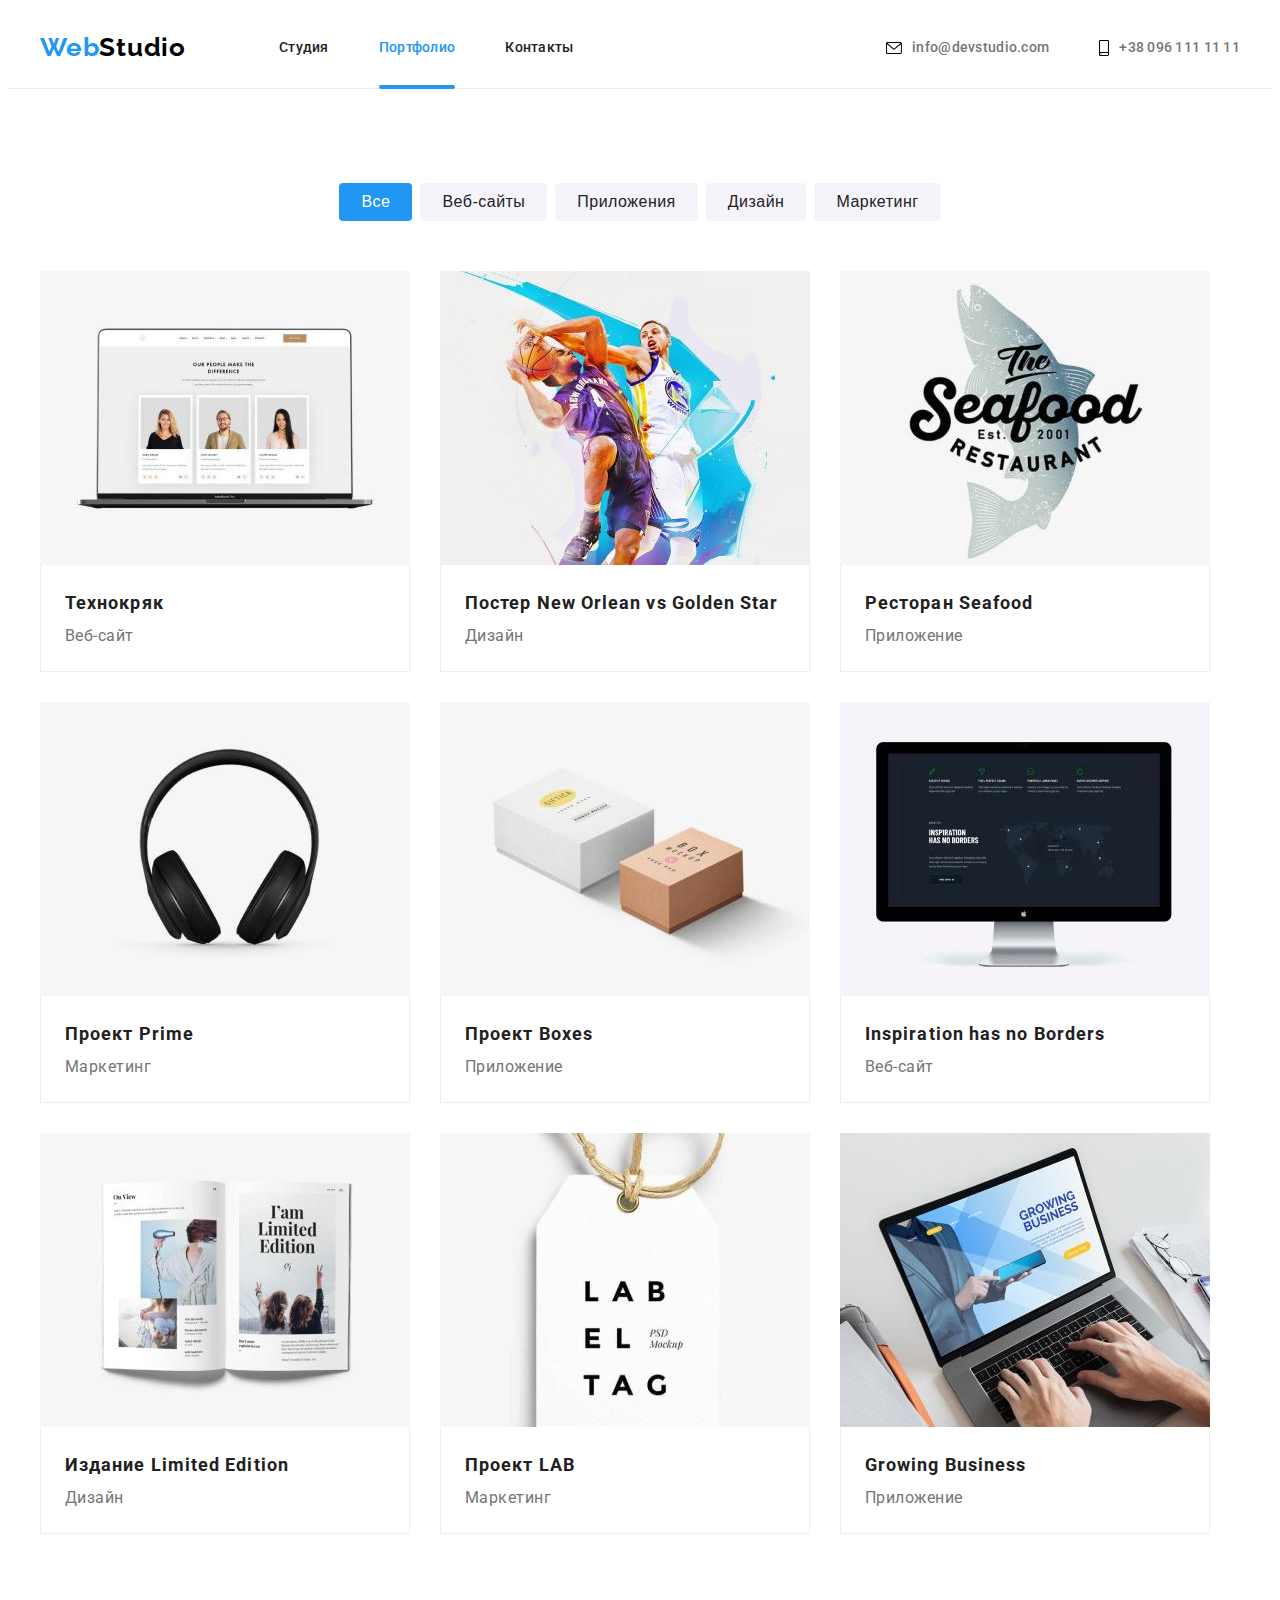
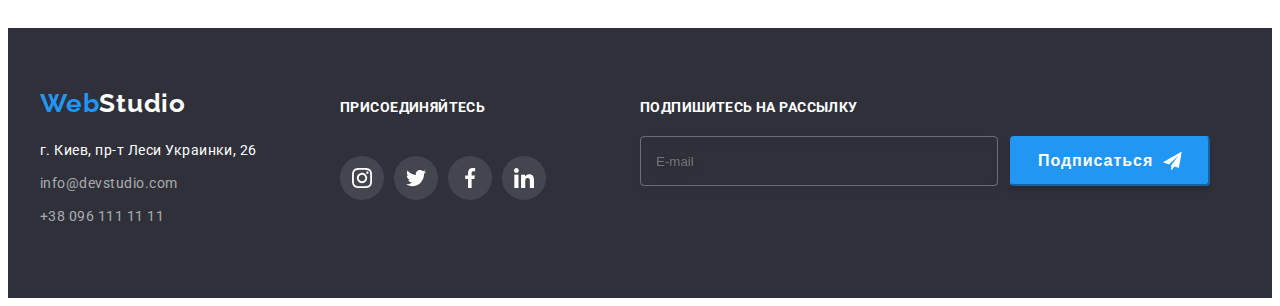
==== portfolio.html @ 632ea9bd "перенес данные с дз 7" ====
<!DOCTYPE html>
<html lang="ru">

    <head>
        <meta charset="UTF-8">
        <meta http-equiv="X-UA-Compatible" content="IE=edge">
        <meta name="viewport" content="width=device-width, initial-scale=1.0">
        <title>Портфолио</title>
        <link rel="preconnect" href="https://fonts.gstatic.com">
        <link href="https://fonts.googleapis.com/css2?family=Raleway:wght@700&family=Roboto:wght@400;500;700;900&display=swap"
            rel="stylesheet">
        <link rel="stylesheet" href="https://cdnjs.cloudflare.com/ajax/libs/modern-normalize/1.0.0/modern-normalize.min.css"
            integrity="sha512-ISS7cAi1PEhQ8jnbJpJZMd29NlhNj4AWYyLOSp2CE/CsHxTCu+r+t0D2yoJudVrd0/8fTVPUVDzY5Tvli75u/g=="
            crossorigin="anonymous" />
        <link rel="stylesheet" href="./css/portfolio.min.css">
    </head>

    <body>
        <header class="header">
        <div class="container">
            <nav class="navigation">
                <a class="logo header__logo link" href="./index.html"><span class="logo__first-part">Web</span><span
                        class="logo__second-part logo__light-theme">Studio</span></a>
                <ul class="menu list">
                    <li class="menu__item">
                        <a class="menu__link header__link header__link_animation link " href="./index.html">Студия</a>
                    </li>
                    <li class="menu__item">
                        <a class="menu__link header__link header__link_animation link current" href="./portfolio.html">Портфолио</a>
                    </li>
                    <li class="menu__item">
                        <a class="menu__link header__link header__link_animation link" href="">Контакты</a>
                    </li>
                </ul>
            </nav>
    
            <ul class="contact header__contact  list ">
                <li class="contact__list">
                    <a class="contact__link contact__link_animation link" href="mailto:info@devstudio.com">
                        <svg class="contact-svg-logo" width="16" height="12">
                            <use href="./images/sprite.svg#icon-envelope"></use>
                        </svg>
                        info@devstudio.com
                    </a>
                </li>
                <li class="contact__list">
                    <a class="contact__link contact__link_animation link" href="tel:+380961111111">
                        <svg class="contact-svg-logo" width="10" height="16">
                            <use href="./images/sprite.svg#icon-smartphone">
                            </use>
                        </svg>
                        +38 096 111 11 11
                    </a>
                </li>
            </ul>
        </div>
    
        </header>
        <main class="main-portfolio">
            <!-- HERO -->
            <section class="portfolio-section">
                <div class="container">
                    <h1 class="hero visually-hidden">Портфолио</h1>    
                    <ul class="filter list"> 
                        <li class="filter__item">
                            <button class="filter__button filter-list-button-vse" type="button">Все</button>
                        </li>
                        <li class="filter__item">
                            <button class="filter__button" type="button">Веб-сайты</button>
                        </li>
                        <li class="filter__item">
                            <button class="filter__button" type="button">Приложения</button>
                        </li>
                        <li class="filter__item">
                            <button class="filter__button" type="button">Дизайн</button>
                        </li>
                        <li class="filter__item">
                            <button class="filter__button" type="button">Маркетинг</button>
                        </li>
                    </ul> 
                        <!-- PROJECT  -->
                    <ul class="project-list list  ">
                        <li class="project-list__item link">
                            <a href="" class="project-list__link link">
                                <div class="project-link-wrapper">
                                    <img src="./images/portfolio/navigation/logo-1.jpg" alt="Страница с тремя контактами в ноутбуке" width="370" height="294">

                                    <p class="project-link-wrapper__overlay">Технокряк это современная площадка распространения коронавируса. Компании используют эту платформу для цифрового
                                    шпионажа и атак на защищённые сервера конкурентов.</p>

                                </div>
                                <div class="project-item-wrapper">
                                    <h2 class="project-item-wrapper__title">Технокряк</h2>
                                    <p class="project-item-wrapper__text">Веб-сайт</p>
                                </div>
                    
                            </a>
                    
                        </li>
                        <li class="project-list__item link">
                            <a href="" class="project-list__link link">
                                <div class="project-link-wrapper">
                                    <img src="./images/portfolio/navigation/logo-2.jpg" alt="Два баскетболиста" width="370" height="294">
                                    
                                    <p class="project-link-wrapper__overlay">Технокряк это современная площадка распространения коронавируса. Компании используют эту платформу для цифрового шпионажа и атак на защищённые сервера конкурентов.</p>

                                </div>
                                <div class="project-item-wrapper">
                                    <h2 class="project-item-wrapper__title">Постер New Orlean vs Golden Star</h2>
                                    <p class="project-item-wrapper__text">Дизайн</p>
                                </div>
                    
                            </a>
                    
                    
                        </li>
                        <li class="project-list__item link">
                            <a href="" class="project-list__link link">
                                <div class="project-link-wrapper">
                                    <img src="./images/portfolio/navigation/logo-3.jpg" alt="Логотип ресторана" width="370" height="294">

                                    <p class="project-link-wrapper__overlay">Технокряк это современная площадка распространения коронавируса. Компании используют эту платформу
                                        для цифрового шпионажа и атак на защищённые сервера конкурентов.</p>

                                </div>
                                <div class="project-item-wrapper">
                                    <h2 class="project-item-wrapper__title">Ресторан Seafood</h2>
                                    <p class="project-item-wrapper__text">Приложение</p>
                                </div>
                    
                            </a>
                    
                    
                        </li>
                        <li class="project-list__item link">
                            <a href="" class="project-list__link link">
                                <div class="project-link-wrapper">
                                    <img src="./images/portfolio/navigation/logo-4.jpg" alt="Черные наушники" width="370" height="294">

                                    <p class="project-link-wrapper__overlay">Технокряк это современная площадка распространения коронавируса. Компании используют эту платформу для цифрового шпионажа и атак на защищённые сервера конкурентов.</p>

                                </div>
                                <div class="project-item-wrapper">
                                    <h2 class="project-item-wrapper__title">Проект Prime</h2>
                                    <p class="project-item-wrapper__text">Маркетинг</p>
                                </div>
                    
                            </a>
                    
                    
                        </li>
                        <li class="project-list__item link">
                            <a href="" class="project-list__link link">
                                <div class="project-link-wrapper">
                                    <img src="./images/portfolio/navigation/logo-5.jpg" alt="Две коробки белая и коричневая" width="370" height="294">

                                    <p class="project-link-wrapper__overlay">Технокряк это современная площадка распространения коронавируса. Компании используют эту платформу для цифрового шпионажа и атак на защищённые сервера конкурентов.</p>

                                </div>
                                <div class="project-item-wrapper">
                                    <h2 class="project-item-wrapper__title">Проект Boxes</h2>
                                    <p class="project-item-wrapper__text">Приложение</p>
                                </div>
                    
                            </a>
                    
                        </li>
                        <li class="project-list__item link">
                            <a href="" class="project-list__link link">
                                <div class="project-link-wrapper">
                                    <img src="./images/portfolio/navigation/logo-6.jpg" alt="Монитор с надписью у вдохновения нет границ" width="370" height="294">

                                    <p class="project-link-wrapper__overlay">Технокряк это современная площадка распространения коронавируса. Компании используют эту платформу для цифрового шпионажа и атак на защищённые сервера конкурентов.</p>

                                </div>
                                <div class="project-item-wrapper">
                                    <h2 class="project-item-wrapper__title" lang="en">Inspiration has no Borders</h2>
                                    <p class="project-item-wrapper__text">Веб-сайт</p>
                                </div>
                    
                            </a>
                    
                    
                        </li>
                        <li class="project-list__item link">
                            <a href="" class="project-list__link link">
                                <div class="project-link-wrapper">
                                    <img src="./images/portfolio/navigation/logo-7.jpg" alt="Открытый журнал" width="370" height="294">

                                    <p class="project-link-wrapper__overlay">Технокряк это современная площадка распространения коронавируса. Компании используют эту платформу для цифрового шпионажа и атак на защищённые сервера конкурентов.</p>

                                </div>
                                <div class="project-item-wrapper">
                                    <h2 class="project-item-wrapper__title">Издание Limited Edition</h2>
                                    <p class="project-item-wrapper__text">Дизайн</p>
                                </div>
                    
                            </a>
                    
                        </li>
                        <li class="project-list__item link">
                            <a href="" class="project-list__link link">
                                <div class="project-link-wrapper">
                                    <img src="./images/portfolio/navigation/logo-8.jpg" alt="Бирка" width="370" height="294">

                                    <p class="project-link-wrapper__overlay">Технокряк это современная площадка распространения коронавируса. Компании используют эту платформу для цифрового шпионажа и атак на защищённые сервера конкурентов.</p>

                                </div>
                                <div class="project-item-wrapper">
                                    <h2 class="project-item-wrapper__title">Проект LAB</h2>
                                    <p class="project-item-wrapper__text">Маркетинг</p>
                                </div>
                    
                            </a>
                    
                    
                        </li>
                        <li class="project-list__item link">
                            <a href="" class="project-list__link link">
                                <div class="project-link-wrapper">
                                    <img src="./images/portfolio/navigation/logo-9.jpg" alt="Ноутбук" width="370" height="294">

                                    <p class="project-link-wrapper__overlay">Технокряк это современная площадка распространения коронавируса. Компании используют эту платформу для цифрового шпионажа и атак на защищённые сервера конкурентов.</p>

                                </div>
                                <div class="project-item-wrapper">
                                    <h2 class="project-item-wrapper__title" lang="en">Growing Business</h2>
                                    <p class="project-item-wrapper__text">Приложение</p>
                                </div>
                    
                            </a>
                    
                    
                        </li>
                    </ul>
                    
                </div>
            </section>        
        </main>
        <!-- contact information --><footer class="footer">
            <div class="container">
                <div class="footer__contact">
                    <a class="logo footer__logo link link-db" href="./index.html"><span class="logo__first-part">Web</span><span
                            class="logo__second-part logo__dark-theme">Studio</span></a>
                    <address class="address">
                        <ul class="address__contact-list list ">
                            <li class="address__contact-list-item">
                                <a class="address__contact-link footer__contact-link link link-db" href="https://goo.gl/maps/KrXVA7ucvxgBEwCo6"
                                    target="_blank" rel="noopener noreferrer">
                                    г. Киев, пр-т Леси Украинки, 26
                                </a>
                            </li>
                            <li class="address__contact-list-item">
                                <a class="address__contact-list-link link link-db"
                                    href="mailto:info@devstudio.com">info@devstudio.com</a>
                            </li>
                            <li class="address__contact-list-item">
                                <a class="address__contact-list-link link link-db" href="tel:+380961111111">+38 096 111 11 11</a>
                            </li>
                        </ul>
                    </address>
        
                </div>
                <div class="footer__social-link">
                    <h2 class="footer__title">присоединяйтесь</h2>
                    <ul class="footer__contact-link list ">
                        <li class="footer__contact-item link">
                            <a href="" class="footer__social-link-item">
                                <svg class="footer__social-link-svg" width="20" height="20">
                                    <use href="./images/sprite.svg#icon-instagram"></use>
                                </svg>
                            </a>
                        </li>
                        <li class="footer__contact-item link">
                            <a href="" class="footer__social-link-item">
                                <svg class="footer__social-link-svg" width="20" height="20">
                                    <use href="./images/sprite.svg#icon-twitter"></use>
                                </svg>
                            </a>
                        </li>
                        <li class="footer__contact-item link">
                            <a href="" class="footer__social-link-item">
                                <svg class="footer__social-link-svg" width="20" height="20">
                                    <use href="./images/sprite.svg#icon-facebook"></use>
                                </svg>
                            </a>
                        </li>
                        <li class="footer__contact-item link">
                            <a href="" class="footer__social-link-item">
                                <svg class="footer__social-link-svg" width="20" height="20">
                                    <use href="./images/sprite.svg#icon-linkedin"></use>
                                </svg>
                            </a>
                        </li>
                    </ul>
        
                </div>
                <div class="input footer__input">
                    <b class="input__text">Подпишитесь на рассылку</b>
                    <form action="#" class="input__email footer__email">
                        <label class="footer-input-field">
                            <input type="email" name="user-email" class="input__form" required placeholder="E-mail">
                        </label>
                        <button type="submit" class="input__form-btn footer__form-btn">
                            Подписаться
                            <svg class="input__btn-svg footer__btn-svg" width="20" height="20">
                                <use href="./images/sprite.svg#icon-icon-send"></use>
                            </svg>
                        </button>
                    </form>
                </div>
            </div>
        </footer>
    </body>
    
</html>
---- css/portfolio.min.css ----
:root{--main-font: "Roboto", sans-serif;--secondary-font: "Raleway", sans-serif;--accent-color: rgb(33, 150, 243);--main-color: rgb(33, 33, 33);--main-color-black: rgb(0, 0, 0);--main-color-white: rgb(255, 255, 255);--bg-color-white: rgb(255, 255, 255);--icon-background-color: rgb(255, 255, 255);--icon-color-passive: rgb(175, 177, 184);--section-pt: 94px;--section-pb: 94px;--animation: 250ms cubic-bezier(0.4, 0, 0.2, 1)}.visually-hidden{position:absolute !important;clip:rect(1px 1px 1px 1px);clip:rect(1px, 1px, 1px, 1px);padding:0 !important;border:0 !important;height:1px !important;width:1px !important;overflow:hidden}body{font-family:var(--main-font);letter-spacing:0.03em}h1,h2,h3,h4,h5,h6,p{margin:0}img{display:block}.link{display:block;text-decoration:none;color:inherit;transition:color var(--animation)}.list{list-style:none;margin:0;padding:0}.address{font-style:normal}.container{width:1200px;margin:0 auto;padding-left:15px;padding-right:15px}.footer .container{display:flex;align-items:baseline}header .container{display:flex;align-items:center}.current::after{display:inline-block;position:absolute;bottom:-1px;left:0;content:"";width:100%;height:4px;border-radius:2px;background-color:var(--accent-color)}.menu .current{position:relative;color:var(--accent-color)}.logo{font-family:var(--secondary-font);font-weight:700;font-size:26px;line-height:1.19;letter-spacing:0.03em}.header__logo{margin-right:93px;padding-top:24px;padding-bottom:25px}.logo__first-part{color:var(--accent-color)}.logo__second-part{color:var(--main-color-black)}.logo__light-theme{color:var(--main-color-black)}.logo__dark-theme{color:var(--main-color-white)}.filter__button{padding:6px 22px;border:0;border-radius:4px;font-weight:500;font-size:16px;line-height:1.62;letter-spacing:0.03em;cursor:pointer;background-color:#f5f4fa;color:#212121;transition:background-color var(--animation),color var(--animation),box-shadow var(--animation)}.filter__button:focus,.filter__button:hover{background-color:var(--accent-color);color:var(--main-color-white);box-shadow:0px 3px 1px rgba(0,0,0,0.1),0px 1px 2px rgba(0,0,0,0.08),0px 2px 2px rgba(0,0,0,0.12)}.filter-list-button-vse{background-color:var(--accent-color);color:var(--main-color-white)}.portfolio-section{display:flex;flex-direction:column;padding-top:var(--section-pt);padding-bottom:var(--section-pb)}.filter{display:flex;justify-content:center;margin-bottom:50px}.filter__item{display:flex}.filter__item:not(:last-child){margin-right:8px}.project-list{display:flex;flex-wrap:wrap;margin-top:-30px;margin-left:-30px}.project-list__item{display:flex;flex-direction:column;flex-basis:calc(100% / 4 - 30px);margin-top:30px;margin-left:30px}.project-list__link{transition:box-shadow var(--animation)}.project-list__link:hover,.project-list__link:focus{box-sizing:border-box;box-shadow:0px 1px 1px rgba(0,0,0,0.12),0px 4px 4px rgba(0,0,0,0.06),1px 4px 6px rgba(0,0,0,0.16)}.project-item-wrapper{padding:20px 24px;background-color:var(--bg-color-white);border:1px solid #eee;border-top:none}.project-item-wrapper__title{font-weight:700;font-size:18px;line-height:2;letter-spacing:0.06em;color:var(--main-color)}.project-item-wrapper__text{font-weight:400;font-size:16px;line-height:1.88;color:#757575}.project-link-wrapper{position:relative;overflow:hidden}.project-link-wrapper__overlay{font-family:var(--main-font);font-weight:400;font-size:18px;line-height:1.55;letter-spacing:0.03em;color:var(--main-color-white);position:absolute;top:0;left:0;height:100%;background:rgba(33,150,243,0.9);padding:63px 24px 63px 24px;transform:translateY(100%);opacity:0;transition:transform var(--animation),opacity var(--animation)}.project-list__link:hover .project-link-wrapper__overlay,.project-list__link:focus .project-link-wrapper__overlay{transform:translateY(0%);opacity:1}header{background-color:var(--bg-color-white);border:1px solid #ececec;border-top:0;border-left:0;border-right:0}.navigation{display:flex;align-items:center}.menu{display:flex;align-items:center}.menu__link{font-weight:500;font-size:14px;line-height:1.14;letter-spacing:0.02em}.menu__link:hover,.menu__link:focus{color:var(--accent-color)}.header__link{padding-top:32px;padding-bottom:32px;color:var(--main-color)}.header__link_animation{transition:color var(--animation)}.contact{display:flex;align-items:center}.header__contact{margin-left:auto}.contact__list{display:flex;align-items:center}.contact__list:not(:last-child){margin-right:50px}.contact-svg-logo{margin-right:10px;transition:fill var(--animation)}.menu__item:not(:last-child){margin-right:50px}.contact__link{display:flex;align-items:center;flex-direction:row;justify-content:center;align-items:center;font-weight:500;font-size:14px;line-height:1.14;letter-spacing:0.02em;color:#757575;padding-top:32px;padding-bottom:32px}.contact__link:hover,.contact__link:focus{color:var(--accent-color)}.contact__link:focus svg,.contact__link:hover svg{fill:var(--accent-color)}.contact__link_animation{transition:color var(--animation)}.footer{background-color:#2f303a;padding-top:60px;padding-bottom:60px}.address__contact-link{font-family:var(--main-font);font-weight:400;font-size:14px;line-height:1.71}.address__contact-link:hover,.address__contact-link:focus{color:var(--accent-color)}.footer__contact-link{color:var(--main-color-white);margin-bottom:9px}.address__contact-list-link{font-weight:400;font-size:14px;line-height:1.71;margin-bottom:9px;color:rgba(255,255,255,0.6)}.address__contact-list-link:hover,.address__contact-list-link:focus{color:var(--accent-color)}.footer__logo{margin-bottom:20px}.footer__social-link{width:270px;margin-right:30px}.footer__title{font-weight:bold;font-size:14px;line-height:1.14;letter-spacing:0.03em;text-transform:uppercase;color:var(--main-color-white);margin-bottom:20px}.footer__social-link-item{display:flex;justify-content:center;align-items:center;width:44px;height:44px;border-radius:50%;background:rgba(255,255,255,0.1);transition:background-color var(--animation)}.footer__social-link-item:hover,.footer__social-link-item:focus{background-color:var(--accent-color)}.footer__contact-item{margin-top:20px}.footer__contact-item:not(:last-child){margin-right:10px}.footer__contact{width:270px;margin-right:30px}.footer__contact-link{display:flex}.footer__social-link-svg{fill:var(--icon-background-color)}.footer__input{width:570px}.input__text{font-weight:bold;text-transform:uppercase;font-size:14px;line-height:16px;letter-spacing:0.03em;color:var(--main-color-white)}.footer__btn-svg{margin-left:10px}.input__email{display:flex}.footer__email{margin-top:20px}.input__form{background:transparent;display:flex;width:358px;height:50px;padding:15px;border:1px solid rgba(255,255,255,0.3);box-sizing:border-box;filter:drop-shadow(0px 4px 4px rgba(0,0,0,0.15));border-radius:4px;color:var(--main-color-white);cursor:pointer}.input__form:focus{outline:none;border-color:var(--accent-color)}.input__form-btn{display:flex;justify-content:center;align-items:center;min-width:200px;font-weight:bold;font-size:16px;line-height:1.875;letter-spacing:0.06em;cursor:pointer;color:var(--main-color-white);background:#2196f3;box-shadow:0px 4px 4px rgba(0,0,0,0.15);border-radius:4px;border-color:var(--accent-color)}.footer__form-btn{margin-left:12px;padding:8px 26px}
/*# sourceMappingURL=portfolio.min.css.map */
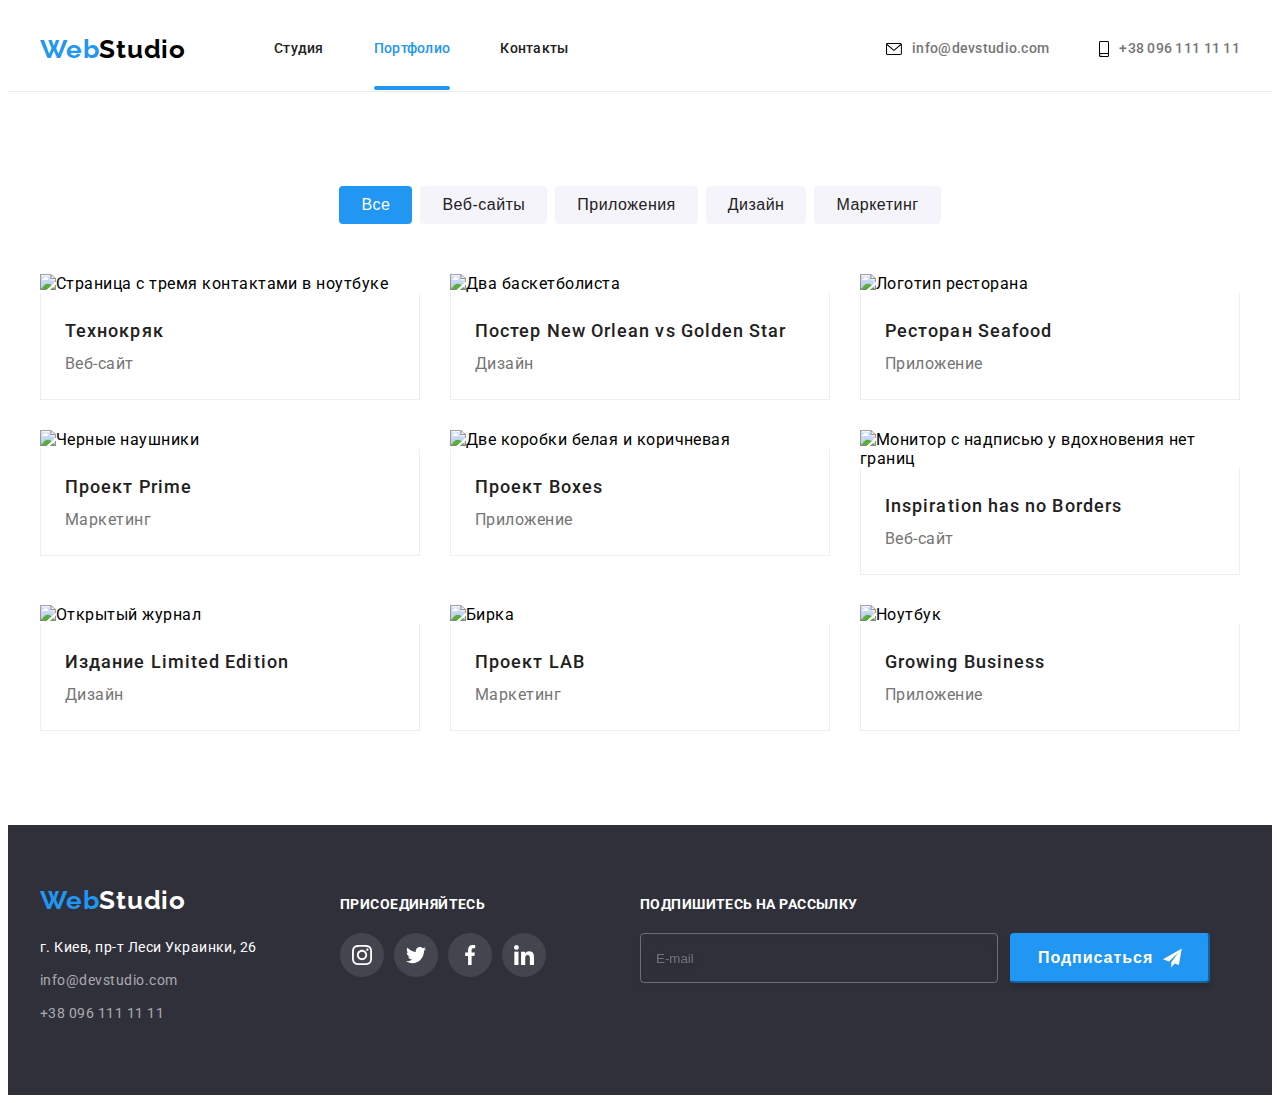
==== commit c128b9ec: "сделал)" ====
--- a/portfolio.html
+++ b/portfolio.html
@@ -17,9 +17,9 @@
 
     <body>
         <header class="header">
-        <div class="container">
+            <div class="container">
             <nav class="navigation">
-                <a class="logo header__logo link" href="./index.html"><span class="logo__first-part">Web</span><span
+                <a class="logo header__logo  link" href="./index.html"><span class="logo__first-part">Web</span><span
                         class="logo__second-part logo__light-theme">Studio</span></a>
                 <ul class="menu list">
                     <li class="menu__item">
@@ -33,8 +33,13 @@
                     </li>
                 </ul>
             </nav>
-    
-            <ul class="contact header__contact  list ">
+            <button type="button" class="burger__btn" data-menu-button>
+                <svg class="burger__icon">
+                    <use href="./images/sprite.svg#icon-burger"></use>
+                </svg>
+            </button>
+        
+            <ul class="contact header__contact list ">
                 <li class="contact__list">
                     <a class="contact__link contact__link_animation link" href="mailto:info@devstudio.com">
                         <svg class="contact-svg-logo" width="16" height="12">
@@ -54,12 +59,56 @@
                 </li>
             </ul>
         </div>
+        <div class="mobile-menu mobile-menu-z" data-menu>
+            <button type="button" class="mobile-menu__close-btn" data-menu-close>
+                <svg class="mobile-menu__close-icon">
+                    <use href="./images/sprite.svg#icon-close-black"></use>
+                </svg>
+            </button>
+            <ul class="mobile-menu__list list">
+                <li class="mobile-menu__item">
+                    <a href="./index.html" class="mobile-menu__link link">Студия</a>
+                </li>
+                <li class="mobile-menu__item">
+                    <a href="./portfolio.html" class="mobile-menu__link mobile-current link">Портфолио</a>
+                </li>
+                <li class="mobile-menu__item">
+                    <a href="" class="mobile-menu__link link">Контакты</a>
+                </li>
+            </ul>
+            <ul class="contact mobile-menu__contact list ">
+                <li class="mobile-menu__contact-list">
+                    <a class="mobile-menu__contact-link link" href="mailto:info@devstudio.com">
+                        info@devstudio.com
+                    </a>
+                </li>
+                <li class="mobile-menu__contact-list">
+                    <a class="mobile-menu__contact-link mobile-menu__contact-link-tel link" href="tel:+380961111111">
+                        +38 096 111 11 11
+                    </a>
+                </li>
+            </ul>
+            <ul class="mobile-menu__socials-list list mobile-current">
+                <li class="mobile-menu__socials-link">
+                    <a href="" class="socials-link link socials-link-link">Instagram</a>
+                </li>
+                <li class="mobile-menu__socials-link">
+                    <a href="" class="socials-link link socials-link-link">Twitter</a>
+                </li>
+                <li class="mobile-menu__socials-link">
+                    <a href="" class="socials-link link socials-link-link">Facebook</a>
+                </li>
+                <li class="mobile-menu__socials-link">
+                    <a href="" class="socials-link link">LinkedIn</a>
+                </li>
+            </ul>
+        </div>
     
         </header>
         <main class="main-portfolio">
             <!-- HERO -->
             <section class="portfolio-section">
-                <div class="container">
+                 <div class="container">
                     <h1 class="hero visually-hidden">Портфолио</h1>    
                     <ul class="filter list"> 
                         <li class="filter__item">
@@ -78,18 +127,40 @@
                             <button class="filter__button" type="button">Маркетинг</button>
                         </li>
                     </ul> 
-                        <!-- PROJECT  -->
-                    <ul class="project-list list  ">
-                        <li class="project-list__item link">
-                            <a href="" class="project-list__link link">
-                                <div class="project-link-wrapper">
-                                    <img src="./images/portfolio/navigation/logo-1.jpg" alt="Страница с тремя контактами в ноутбуке" width="370" height="294">
-
-                                    <p class="project-link-wrapper__overlay">Технокряк это современная площадка распространения коронавируса. Компании используют эту платформу для цифрового
-                                    шпионажа и атак на защищённые сервера конкурентов.</p>
-
-                                </div>
-                                <div class="project-item-wrapper">
+                    <!-- PROJECT -->
+                    <ul class="project-list list">
+                        <li class="project-list__item link">
+                            <a href="" class="project-list__link link">
+                                <div class="project-link-wrapper">
+                                    <picture>
+                                        <source
+                                            srcset="./images/portfolio/navigation/img-desktop.webp 1x, ./images/portfolio/navigation/img-desktop@2x.webp 2x"
+                                            media="(min-width: 1200px)" type="image/webp">
+                                        <source
+                                            srcset="./images/portfolio/navigation/img-desktop.jpg 1x, ./images/portfolio/navigation/img-desktop@2x.jpg 2x"
+                                            media="(min-width: 1200px)">
+                                        <source
+                                            srcset="./images/portfolio/navigation/img-tablet.webp 1x, ./images/portfolio/navigation/img-tablet@2x.webp 2x"
+                                            media="(min-width: 768px)" type="image/webp">
+                                        <source
+                                            srcset="./images/portfolio/navigation/img-tablet.jpg 1x, ./images/portfolio/navigation/img-tablet@2x.jpg 2x"
+                                            media="(min-width: 768px)">
+                                        <source
+                                            srcset="./images/portfolio/navigation/img-mobile.webp 1x, ./images/portfolio/navigation/img-mobile@2x.webp 2x"
+                                            media="(min-width: 480px)" type="image/webp">
+                                        <source
+                                            srcset="./images/portfolio/navigation/img-mobile.jpg 1x, ./images/portfolio/navigation/img-mobile@2x.jpg 2x"
+                                            media="(min-width: 480px)">
+                                        <img src="./images/portfolio/navigation/img-mobile.jpg"
+                                            alt="Страница с тремя контактами в ноутбуке">
+                                    </picture>                    
+                    
+                                    <p class="project-link-wrapper__overlay">Технокряк это современная площадка распространения
+                                        коронавируса. Компании используют эту платформу для цифрового
+                                        шпионажа и атак на защищённые сервера конкурентов.</p>
+                    
+                                </div>
+                                <div class="project-item-wrapper project-item-wrapper-tablet">
                                     <h2 class="project-item-wrapper__title">Технокряк</h2>
                                     <p class="project-item-wrapper__text">Веб-сайт</p>
                                 </div>
@@ -100,10 +171,32 @@
                         <li class="project-list__item link">
                             <a href="" class="project-list__link link">
                                 <div class="project-link-wrapper">
-                                    <img src="./images/portfolio/navigation/logo-2.jpg" alt="Два баскетболиста" width="370" height="294">
-                                    
-                                    <p class="project-link-wrapper__overlay">Технокряк это современная площадка распространения коронавируса. Компании используют эту платформу для цифрового шпионажа и атак на защищённые сервера конкурентов.</p>
-
+                                    <picture>
+                                        <source
+                                                srcset="./images/portfolio/navigation/img-desktop-1.webp 1x, ./images/portfolio/navigation/img-desktop@2x-1.webp 2x"
+                                                media="(min-width: 1200px)" type="image/webp">
+                                        <source
+                                                srcset="./images/portfolio/navigation/img-desktop-1.jpg 1x, ./images/portfolio/navigation/img-desktop@2x-1.jpg 2x"
+                                                media="(min-width: 1200px)">
+                                        <source
+                                                srcset="./images/portfolio/navigation/img-tablet-1.webp 1x, ./images/portfolio/navigation/img-tablet@2x-1.webp 2x"
+                                                media="(min-width: 768px)" type="image/webp">
+                                        <source
+                                                srcset="./images/portfolio/navigation/img-tablet-1.jpg 1x, ./images/portfolio/navigation/img-tablet@2x-1.jpg 2x"
+                                                media="(min-width: 768px)">
+                                        <source
+                                                srcset="./images/portfolio/navigation/img-mobile-1.webp 1x, ./images/portfolio/navigation/img-mobile@2x-1.webp 2x"
+                                                media="(min-width: 480px)" type="image/webp">
+                                        <source
+                                                srcset="./images/portfolio/navigation/img-mobile-1.jpg 1x, ./images/portfolio/navigation/img-mobile@2x-1.jpg 2x"
+                                                media="(min-width: 480px)">
+                                        <img src="./images/portfolio/navigation/img-mobile-1.jpg" alt="Два баскетболиста">
+                                    </picture>
+                    
+                                    <p class="project-link-wrapper__overlay">Технокряк это современная площадка распространения
+                                        коронавируса. Компании используют эту платформу для цифрового шпионажа и атак на защищённые сервера
+                                        конкурентов.</p>
+                    
                                 </div>
                                 <div class="project-item-wrapper">
                                     <h2 class="project-item-wrapper__title">Постер New Orlean vs Golden Star</h2>
@@ -117,11 +210,32 @@
                         <li class="project-list__item link">
                             <a href="" class="project-list__link link">
                                 <div class="project-link-wrapper">
-                                    <img src="./images/portfolio/navigation/logo-3.jpg" alt="Логотип ресторана" width="370" height="294">
-
-                                    <p class="project-link-wrapper__overlay">Технокряк это современная площадка распространения коронавируса. Компании используют эту платформу
+                                    <picture>
+                                        <source
+                                            srcset="./images/portfolio/navigation/img-desktop-2.webp 1x, ./images/portfolio/navigation/img-desktop@2x-2.webp 2x"
+                                            media="(min-width: 1200px)" type="image/webp">
+                                        <source
+                                            srcset="./images/portfolio/navigation/img-desktop-2.jpg 1x, ./images/portfolio/navigation/img-desktop@2x-2.jpg 2x"
+                                            media="(min-width: 1200px)">
+                                        <source
+                                            srcset="./images/portfolio/navigation/img-tablet-2.webp 1x, ./images/portfolio/navigation/img-tablet@2x-2.webp 2x"
+                                            media="(min-width: 768px)" type="image/webp">
+                                        <source
+                                            srcset="./images/portfolio/navigation/img-tablet-2.jpg 1x, ./images/portfolio/navigation/img-tablet@2x-2.jpg 2x"
+                                            media="(min-width: 768px)">
+                                        <source
+                                            srcset="./images/portfolio/navigation/img-mobile-2.webp 1x, ./images/portfolio/navigation/img-mobile@2x-2.webp 2x"
+                                            media="(min-width: 480px)" type="image/webp">
+                                        <source
+                                            srcset="./images/portfolio/navigation/img-mobile-2.jpg 1x, ./images/portfolio/navigation/img-mobile@2x-2.jpg 2x"
+                                            media="(min-width: 480px)">
+                                        <img src="./images/portfolio/navigation/img-mobile-2.jpg" alt="Логотип ресторана">
+                                    </picture>
+                    
+                                    <p class="project-link-wrapper__overlay">Технокряк это современная площадка распространения
+                                        коронавируса. Компании используют эту платформу
                                         для цифрового шпионажа и атак на защищённые сервера конкурентов.</p>
-
+                    
                                 </div>
                                 <div class="project-item-wrapper">
                                     <h2 class="project-item-wrapper__title">Ресторан Seafood</h2>
@@ -135,10 +249,32 @@
                         <li class="project-list__item link">
                             <a href="" class="project-list__link link">
                                 <div class="project-link-wrapper">
-                                    <img src="./images/portfolio/navigation/logo-4.jpg" alt="Черные наушники" width="370" height="294">
-
-                                    <p class="project-link-wrapper__overlay">Технокряк это современная площадка распространения коронавируса. Компании используют эту платформу для цифрового шпионажа и атак на защищённые сервера конкурентов.</p>
-
+                                    <picture>
+                                        <source
+                                            srcset="./images/portfolio/navigation/img-desktop-3.webp 1x, ./images/portfolio/navigation/img-desktop@2x-3.webp 2x"
+                                            media="(min-width: 1200px)" type="image/webp">
+                                        <source
+                                            srcset="./images/portfolio/navigation/img-desktop-3.jpg 1x, ./images/portfolio/navigation/img-desktop@2x-3.jpg 2x"
+                                            media="(min-width: 1200px)">
+                                        <source
+                                            srcset="./images/portfolio/navigation/img-tablet-3.webp 1x, ./images/portfolio/navigation/img-tablet@2x-3.webp 2x"
+                                            media="(min-width: 768px)" type="image/webp">
+                                        <source
+                                            srcset="./images/portfolio/navigation/img-tablet-3.jpg 1x, ./images/portfolio/navigation/img-tablet@2x-3.jpg 2x"
+                                            media="(min-width: 768px)">
+                                        <source
+                                            srcset="./images/portfolio/navigation/img-mobile-3.webp 1x, ./images/portfolio/navigation/img-mobile@2x-3.webp 2x"
+                                            media="(min-width: 480px)" type="image/webp">
+                                        <source
+                                            srcset="./images/portfolio/navigation/img-mobile-3.jpg 1x, ./images/portfolio/navigation/img-mobile@2x-3.jpg 2x"
+                                            media="(min-width: 480px)">
+                                        <img src="./images/portfolio/navigation/img-mobile-3.jpg" alt="Черные наушники">
+                                    </picture>
+                    
+                                    <p class="project-link-wrapper__overlay">Технокряк это современная площадка распространения
+                                        коронавируса. Компании используют эту платформу для цифрового шпионажа и атак на защищённые сервера
+                                        конкурентов.</p>
+                    
                                 </div>
                                 <div class="project-item-wrapper">
                                     <h2 class="project-item-wrapper__title">Проект Prime</h2>
@@ -152,10 +288,32 @@
                         <li class="project-list__item link">
                             <a href="" class="project-list__link link">
                                 <div class="project-link-wrapper">
-                                    <img src="./images/portfolio/navigation/logo-5.jpg" alt="Две коробки белая и коричневая" width="370" height="294">
-
-                                    <p class="project-link-wrapper__overlay">Технокряк это современная площадка распространения коронавируса. Компании используют эту платформу для цифрового шпионажа и атак на защищённые сервера конкурентов.</p>
-
+                                    <picture>
+                                        <source
+                                            srcset="./images/portfolio/navigation/img-desktop-4.webp 1x, ./images/portfolio/navigation/img-desktop@2x-4.webp 2x"
+                                            media="(min-width: 1200px)" type="image/webp">
+                                        <source
+                                            srcset="./images/portfolio/navigation/img-desktop-4.jpg 1x, ./images/portfolio/navigation/img-desktop@2x-4.jpg 2x"
+                                            media="(min-width: 1200px)">
+                                        <source
+                                            srcset="./images/portfolio/navigation/img-tablet-4.webp 1x, ./images/portfolio/navigation/img-tablet@2x-4.webp 2x"
+                                            media="(min-width: 768px)" type="image/webp">
+                                        <source
+                                            srcset="./images/portfolio/navigation/img-tablet-4.jpg 1x, ./images/portfolio/navigation/img-tablet@2x-4.jpg 2x"
+                                            media="(min-width: 768px)">
+                                        <source
+                                            srcset="./images/portfolio/navigation/img-mobile-4.webp 1x, ./images/portfolio/navigation/img-mobile@2x-4.webp 2x"
+                                            media="(min-width: 480px)" type="image/webp">
+                                        <source
+                                            srcset="./images/portfolio/navigation/img-mobile-4.jpg 1x, ./images/portfolio/navigation/img-mobile@2x-4.jpg 2x"
+                                            media="(min-width: 480px)">
+                                        <img src="./images/portfolio/navigation/img-mobile-4.jpg" alt="Две коробки белая и коричневая">
+                                    </picture>
+                    
+                                    <p class="project-link-wrapper__overlay">Технокряк это современная площадка распространения
+                                        коронавируса. Компании используют эту платформу для цифрового шпионажа и атак на защищённые сервера
+                                        конкурентов.</p>
+                    
                                 </div>
                                 <div class="project-item-wrapper">
                                     <h2 class="project-item-wrapper__title">Проект Boxes</h2>
@@ -168,27 +326,69 @@
                         <li class="project-list__item link">
                             <a href="" class="project-list__link link">
                                 <div class="project-link-wrapper">
-                                    <img src="./images/portfolio/navigation/logo-6.jpg" alt="Монитор с надписью у вдохновения нет границ" width="370" height="294">
-
-                                    <p class="project-link-wrapper__overlay">Технокряк это современная площадка распространения коронавируса. Компании используют эту платформу для цифрового шпионажа и атак на защищённые сервера конкурентов.</p>
-
+                                    <picture>
+                                        <source
+                                            srcset="./images/portfolio/navigation/img-desktop-5.webp 1x, ./images/portfolio/navigation/img-desktop@2x-5.webp 2x"
+                                            media="(min-width: 1200px)" type="image/webp">
+                                        <source
+                                            srcset="./images/portfolio/navigation/img-desktop-5.jpg 1x, ./images/portfolio/navigation/img-desktop@2x-5.jpg 2x"
+                                            media="(min-width: 1200px)">
+                                        <source
+                                            srcset="./images/portfolio/navigation/img-tablet-5.webp 1x, ./images/portfolio/navigation/img-tablet@2x-5.webp 2x"
+                                            media="(min-width: 768px)" type="image/webp">
+                                        <source
+                                            srcset="./images/portfolio/navigation/img-tablet-5.jpg 1x, ./images/portfolio/navigation/img-tablet@2x-5.jpg 2x"
+                                            media="(min-width: 768px)">
+                                        <source
+                                            srcset="./images/portfolio/navigation/img-mobile-5.webp 1x, ./images/portfolio/navigation/img-mobile@2x-5.webp 2x"
+                                            media="(min-width: 480px)" type="image/webp">
+                                        <source
+                                            srcset="./images/portfolio/navigation/img-mobile-5.jpg 1x, ./images/portfolio/navigation/img-mobile@2x-5.jpg 2x"
+                                            media="(min-width: 480px)">
+                                        <img src="./images/portfolio/navigation/img-mobile-5.jpg"
+                                            alt="Монитор с надписью у вдохновения нет границ">
+                                    </picture>
+                    
+                                    <p class="project-link-wrapper__overlay">Технокряк это современная площадка распространения
+                                        коронавируса. Компании используют эту платформу для цифрового шпионажа и атак на защищённые сервера
+                                        конкурентов.</p>
+                    
                                 </div>
                                 <div class="project-item-wrapper">
                                     <h2 class="project-item-wrapper__title" lang="en">Inspiration has no Borders</h2>
                                     <p class="project-item-wrapper__text">Веб-сайт</p>
                                 </div>
-                    
-                            </a>
-                    
-                    
-                        </li>
-                        <li class="project-list__item link">
-                            <a href="" class="project-list__link link">
-                                <div class="project-link-wrapper">
-                                    <img src="./images/portfolio/navigation/logo-7.jpg" alt="Открытый журнал" width="370" height="294">
-
-                                    <p class="project-link-wrapper__overlay">Технокряк это современная площадка распространения коронавируса. Компании используют эту платформу для цифрового шпионажа и атак на защищённые сервера конкурентов.</p>
-
+                            </a>
+                        </li>
+                        <li class="project-list__item link">
+                            <a href="" class="project-list__link link">
+                                <div class="project-link-wrapper">
+                                    <picture>
+                                        <source
+                                            srcset="./images/portfolio/navigation/img-desktop-6.webp 1x, ./images/portfolio/navigation/img-desktop@2x-6.webp 2x"
+                                            media="(min-width: 1200px)" type="image/webp">
+                                        <source
+                                            srcset="./images/portfolio/navigation/img-desktop-6.jpg 1x, ./images/portfolio/navigation/img-desktop@2x-6.jpg 2x"
+                                            media="(min-width: 1200px)">
+                                        <source
+                                            srcset="./images/portfolio/navigation/img-tablet-6.webp 1x, ./images/portfolio/navigation/img-tablet@2x-6.webp 2x"
+                                            media="(min-width: 768px)" type="image/webp">
+                                        <source
+                                            srcset="./images/portfolio/navigation/img-tablet-6.jpg 1x, ./images/portfolio/navigation/img-tablet@2x-6.jpg 2x"
+                                            media="(min-width: 768px)">
+                                        <source
+                                            srcset="./images/portfolio/navigation/img-mobile-6.webp 1x, ./images/portfolio/navigation/img-mobile@2x-6.webp 2x"
+                                            media="(min-width: 480px)" type="image/webp">
+                                        <source
+                                            srcset="./images/portfolio/navigation/img-mobile-6.jpg 1x, ./images/portfolio/navigation/img-mobile@2x-6.jpg 2x"
+                                            media="(min-width: 480px)">
+                                        <img src="./images/portfolio/navigation/img-mobile-6.jpg" alt="Открытый журнал">
+                                    </picture>
+                    
+                                    <p class="project-link-wrapper__overlay">Технокряк это современная площадка распространения
+                                        коронавируса. Компании используют эту платформу для цифрового шпионажа и атак на защищённые сервера
+                                        конкурентов.</p>
+                    
                                 </div>
                                 <div class="project-item-wrapper">
                                     <h2 class="project-item-wrapper__title">Издание Limited Edition</h2>
@@ -201,10 +401,32 @@
                         <li class="project-list__item link">
                             <a href="" class="project-list__link link">
                                 <div class="project-link-wrapper">
-                                    <img src="./images/portfolio/navigation/logo-8.jpg" alt="Бирка" width="370" height="294">
-
-                                    <p class="project-link-wrapper__overlay">Технокряк это современная площадка распространения коронавируса. Компании используют эту платформу для цифрового шпионажа и атак на защищённые сервера конкурентов.</p>
-
+                                    <picture>
+                                        <source
+                                            srcset="./images/portfolio/navigation/img-desktop-7.webp 1x, ./images/portfolio/navigation/img-desktop@2x-7.webp 2x"
+                                            media="(min-width: 1200px)" type="image/webp">
+                                        <source
+                                            srcset="./images/portfolio/navigation/img-desktop-7.jpg 1x, ./images/portfolio/navigation/img-desktop@2x-7.jpg 2x"
+                                            media="(min-width: 1200px)">
+                                        <source
+                                            srcset="./images/portfolio/navigation/img-tablet-7.webp 1x, ./images/portfolio/navigation/img-tablet@2x-7.webp 2x"
+                                            media="(min-width: 768px)" type="image/webp">
+                                        <source
+                                            srcset="./images/portfolio/navigation/img-tablet-7.jpg 1x, ./images/portfolio/navigation/img-tablet@2x-7.jpg 2x"
+                                            media="(min-width: 768px)">
+                                        <source
+                                            srcset="./images/portfolio/navigation/img-mobile-7.webp 1x, ./images/portfolio/navigation/img-mobile@2x-7.webp 2x"
+                                            media="(min-width: 480px)" type="image/webp">
+                                        <source
+                                            srcset="./images/portfolio/navigation/img-mobile-7.jpg 1x, ./images/portfolio/navigation/img-mobile@2x-7.jpg 2x"
+                                            media="(min-width: 480px)">
+                                        <img src="./images/portfolio/navigation/img-mobile-7.jpg" alt="Бирка">
+                                    </picture>
+                    
+                                    <p class="project-link-wrapper__overlay">Технокряк это современная площадка распространения
+                                        коронавируса. Компании используют эту платформу для цифрового шпионажа и атак на защищённые сервера
+                                        конкурентов.</p>
+                    
                                 </div>
                                 <div class="project-item-wrapper">
                                     <h2 class="project-item-wrapper__title">Проект LAB</h2>
@@ -218,10 +440,33 @@
                         <li class="project-list__item link">
                             <a href="" class="project-list__link link">
                                 <div class="project-link-wrapper">
-                                    <img src="./images/portfolio/navigation/logo-9.jpg" alt="Ноутбук" width="370" height="294">
-
-                                    <p class="project-link-wrapper__overlay">Технокряк это современная площадка распространения коронавируса. Компании используют эту платформу для цифрового шпионажа и атак на защищённые сервера конкурентов.</p>
-
+                                    <picture>
+                                        <source
+                                            srcset="./images/portfolio/navigation/img-desktop-8.webp 1x, ./images/portfolio/navigation/img-desktop@2x-8.webp 2x"
+                                            media="(min-width: 1200px)" type="image/webp">
+                                        <source
+                                            srcset="./images/portfolio/navigation/img-desktop-8.jpg 1x, ./images/portfolio/navigation/img-desktop@2x-8.jpg 2x"
+                                            media="(min-width: 1200px)">
+                                        <source
+                                            srcset="./images/portfolio/navigation/img-tablet-8.webp 1x, ./images/portfolio/navigation/img-tablet@2x-8.webp 2x"
+                                            media="(min-width: 768px)" type="image/webp">
+                                        <source
+                                            srcset="./images/portfolio/navigation/img-tablet-8.jpg 1x, ./images/portfolio/navigation/img-tablet@2x-8.jpg 2x"
+                                            media="(min-width: 768px)">
+                                        <source
+                                            srcset="./images/portfolio/navigation/img-mobile-8.webp 1x, ./images/portfolio/navigation/img-mobile@2x-8.webp 2x"
+                                            media="(min-width: 480px)" type="image/webp">
+                                        <source
+                                            srcset="./images/portfolio/navigation/img-mobile-8.jpg 1x, ./images/portfolio/navigation/img-mobile@2x-8.jpg 2x"
+                                            media="(min-width: 480px)">
+                                        <img src="./images/portfolio/navigation/img-mobile-8.jpg" alt="Ноутбук">
+                                    </picture>
+                    
+                    
+                                    <p class="project-link-wrapper__overlay">Технокряк это современная площадка распространения
+                                        коронавируса. Компании используют эту платформу для цифрового шпионажа и атак на защищённые сервера
+                                        конкурентов.</p>
+                    
                                 </div>
                                 <div class="project-item-wrapper">
                                     <h2 class="project-item-wrapper__title" lang="en">Growing Business</h2>
@@ -235,9 +480,10 @@
                     </ul>
                     
                 </div>
-            </section>        
+            </section>
         </main>
-        <!-- contact information --><footer class="footer">
+        <!-- contact information -->
+        <footer class="footer">
             <div class="container">
                 <div class="footer__contact">
                     <a class="logo footer__logo link link-db" href="./index.html"><span class="logo__first-part">Web</span><span
@@ -245,8 +491,8 @@
                     <address class="address">
                         <ul class="address__contact-list list ">
                             <li class="address__contact-list-item">
-                                <a class="address__contact-link footer__contact-link link link-db" href="https://goo.gl/maps/KrXVA7ucvxgBEwCo6"
-                                    target="_blank" rel="noopener noreferrer">
+                                <a class="address__contact-link footer__contact-link-link link link-db"
+                                    href="https://goo.gl/maps/KrXVA7ucvxgBEwCo6" target="_blank" rel="noopener noreferrer">
                                     г. Киев, пр-т Леси Украинки, 26
                                 </a>
                             </li>
@@ -255,14 +501,15 @@
                                     href="mailto:info@devstudio.com">info@devstudio.com</a>
                             </li>
                             <li class="address__contact-list-item">
-                                <a class="address__contact-list-link link link-db" href="tel:+380961111111">+38 096 111 11 11</a>
+                                <a class="address__contact-list-link link link-db" href="tel:+380961111111">+38 096 111 11
+                                    11</a>
                             </li>
                         </ul>
                     </address>
         
                 </div>
                 <div class="footer__social-link">
-                    <h2 class="footer__title">присоединяйтесь</h2>
+                    <b class="footer__title">присоединяйтесь</b>
                     <ul class="footer__contact-link list ">
                         <li class="footer__contact-item link">
                             <a href="" class="footer__social-link-item">
@@ -303,7 +550,7 @@
                         </label>
                         <button type="submit" class="input__form-btn footer__form-btn">
                             Подписаться
-                            <svg class="input__btn-svg footer__btn-svg" width="20" height="20">
+                            <svg class="input__btn-svg footer__btn-svg" width="24" height="24">
                                 <use href="./images/sprite.svg#icon-icon-send"></use>
                             </svg>
                         </button>
@@ -311,6 +558,8 @@
                 </div>
             </div>
         </footer>
+
+        <script src="./js/mobile-menu.js"></script>
     </body>
     
 </html>
--- a/css/portfolio.min.css
+++ b/css/portfolio.min.css
@@ -1,2 +1,2 @@
-:root{--main-font: "Roboto", sans-serif;--secondary-font: "Raleway", sans-serif;--accent-color: rgb(33, 150, 243);--main-color: rgb(33, 33, 33);--main-color-black: rgb(0, 0, 0);--main-color-white: rgb(255, 255, 255);--bg-color-white: rgb(255, 255, 255);--icon-background-color: rgb(255, 255, 255);--icon-color-passive: rgb(175, 177, 184);--section-pt: 94px;--section-pb: 94px;--animation: 250ms cubic-bezier(0.4, 0, 0.2, 1)}.visually-hidden{position:absolute !important;clip:rect(1px 1px 1px 1px);clip:rect(1px, 1px, 1px, 1px);padding:0 !important;border:0 !important;height:1px !important;width:1px !important;overflow:hidden}body{font-family:var(--main-font);letter-spacing:0.03em}h1,h2,h3,h4,h5,h6,p{margin:0}img{display:block}.link{display:block;text-decoration:none;color:inherit;transition:color var(--animation)}.list{list-style:none;margin:0;padding:0}.address{font-style:normal}.container{width:1200px;margin:0 auto;padding-left:15px;padding-right:15px}.footer .container{display:flex;align-items:baseline}header .container{display:flex;align-items:center}.current::after{display:inline-block;position:absolute;bottom:-1px;left:0;content:"";width:100%;height:4px;border-radius:2px;background-color:var(--accent-color)}.menu .current{position:relative;color:var(--accent-color)}.logo{font-family:var(--secondary-font);font-weight:700;font-size:26px;line-height:1.19;letter-spacing:0.03em}.header__logo{margin-right:93px;padding-top:24px;padding-bottom:25px}.logo__first-part{color:var(--accent-color)}.logo__second-part{color:var(--main-color-black)}.logo__light-theme{color:var(--main-color-black)}.logo__dark-theme{color:var(--main-color-white)}.filter__button{padding:6px 22px;border:0;border-radius:4px;font-weight:500;font-size:16px;line-height:1.62;letter-spacing:0.03em;cursor:pointer;background-color:#f5f4fa;color:#212121;transition:background-color var(--animation),color var(--animation),box-shadow var(--animation)}.filter__button:focus,.filter__button:hover{background-color:var(--accent-color);color:var(--main-color-white);box-shadow:0px 3px 1px rgba(0,0,0,0.1),0px 1px 2px rgba(0,0,0,0.08),0px 2px 2px rgba(0,0,0,0.12)}.filter-list-button-vse{background-color:var(--accent-color);color:var(--main-color-white)}.portfolio-section{display:flex;flex-direction:column;padding-top:var(--section-pt);padding-bottom:var(--section-pb)}.filter{display:flex;justify-content:center;margin-bottom:50px}.filter__item{display:flex}.filter__item:not(:last-child){margin-right:8px}.project-list{display:flex;flex-wrap:wrap;margin-top:-30px;margin-left:-30px}.project-list__item{display:flex;flex-direction:column;flex-basis:calc(100% / 4 - 30px);margin-top:30px;margin-left:30px}.project-list__link{transition:box-shadow var(--animation)}.project-list__link:hover,.project-list__link:focus{box-sizing:border-box;box-shadow:0px 1px 1px rgba(0,0,0,0.12),0px 4px 4px rgba(0,0,0,0.06),1px 4px 6px rgba(0,0,0,0.16)}.project-item-wrapper{padding:20px 24px;background-color:var(--bg-color-white);border:1px solid #eee;border-top:none}.project-item-wrapper__title{font-weight:700;font-size:18px;line-height:2;letter-spacing:0.06em;color:var(--main-color)}.project-item-wrapper__text{font-weight:400;font-size:16px;line-height:1.88;color:#757575}.project-link-wrapper{position:relative;overflow:hidden}.project-link-wrapper__overlay{font-family:var(--main-font);font-weight:400;font-size:18px;line-height:1.55;letter-spacing:0.03em;color:var(--main-color-white);position:absolute;top:0;left:0;height:100%;background:rgba(33,150,243,0.9);padding:63px 24px 63px 24px;transform:translateY(100%);opacity:0;transition:transform var(--animation),opacity var(--animation)}.project-list__link:hover .project-link-wrapper__overlay,.project-list__link:focus .project-link-wrapper__overlay{transform:translateY(0%);opacity:1}header{background-color:var(--bg-color-white);border:1px solid #ececec;border-top:0;border-left:0;border-right:0}.navigation{display:flex;align-items:center}.menu{display:flex;align-items:center}.menu__link{font-weight:500;font-size:14px;line-height:1.14;letter-spacing:0.02em}.menu__link:hover,.menu__link:focus{color:var(--accent-color)}.header__link{padding-top:32px;padding-bottom:32px;color:var(--main-color)}.header__link_animation{transition:color var(--animation)}.contact{display:flex;align-items:center}.header__contact{margin-left:auto}.contact__list{display:flex;align-items:center}.contact__list:not(:last-child){margin-right:50px}.contact-svg-logo{margin-right:10px;transition:fill var(--animation)}.menu__item:not(:last-child){margin-right:50px}.contact__link{display:flex;align-items:center;flex-direction:row;justify-content:center;align-items:center;font-weight:500;font-size:14px;line-height:1.14;letter-spacing:0.02em;color:#757575;padding-top:32px;padding-bottom:32px}.contact__link:hover,.contact__link:focus{color:var(--accent-color)}.contact__link:focus svg,.contact__link:hover svg{fill:var(--accent-color)}.contact__link_animation{transition:color var(--animation)}.footer{background-color:#2f303a;padding-top:60px;padding-bottom:60px}.address__contact-link{font-family:var(--main-font);font-weight:400;font-size:14px;line-height:1.71}.address__contact-link:hover,.address__contact-link:focus{color:var(--accent-color)}.footer__contact-link{color:var(--main-color-white);margin-bottom:9px}.address__contact-list-link{font-weight:400;font-size:14px;line-height:1.71;margin-bottom:9px;color:rgba(255,255,255,0.6)}.address__contact-list-link:hover,.address__contact-list-link:focus{color:var(--accent-color)}.footer__logo{margin-bottom:20px}.footer__social-link{width:270px;margin-right:30px}.footer__title{font-weight:bold;font-size:14px;line-height:1.14;letter-spacing:0.03em;text-transform:uppercase;color:var(--main-color-white);margin-bottom:20px}.footer__social-link-item{display:flex;justify-content:center;align-items:center;width:44px;height:44px;border-radius:50%;background:rgba(255,255,255,0.1);transition:background-color var(--animation)}.footer__social-link-item:hover,.footer__social-link-item:focus{background-color:var(--accent-color)}.footer__contact-item{margin-top:20px}.footer__contact-item:not(:last-child){margin-right:10px}.footer__contact{width:270px;margin-right:30px}.footer__contact-link{display:flex}.footer__social-link-svg{fill:var(--icon-background-color)}.footer__input{width:570px}.input__text{font-weight:bold;text-transform:uppercase;font-size:14px;line-height:16px;letter-spacing:0.03em;color:var(--main-color-white)}.footer__btn-svg{margin-left:10px}.input__email{display:flex}.footer__email{margin-top:20px}.input__form{background:transparent;display:flex;width:358px;height:50px;padding:15px;border:1px solid rgba(255,255,255,0.3);box-sizing:border-box;filter:drop-shadow(0px 4px 4px rgba(0,0,0,0.15));border-radius:4px;color:var(--main-color-white);cursor:pointer}.input__form:focus{outline:none;border-color:var(--accent-color)}.input__form-btn{display:flex;justify-content:center;align-items:center;min-width:200px;font-weight:bold;font-size:16px;line-height:1.875;letter-spacing:0.06em;cursor:pointer;color:var(--main-color-white);background:#2196f3;box-shadow:0px 4px 4px rgba(0,0,0,0.15);border-radius:4px;border-color:var(--accent-color)}.footer__form-btn{margin-left:12px;padding:8px 26px}
+:root{--main-font: "Roboto", sans-serif;--secondary-font: "Raleway", sans-serif;--accent-color: rgb(33, 150, 243);--main-color: rgb(33, 33, 33);--main-color-black: rgb(0, 0, 0);--main-color-white: rgb(255, 255, 255);--bg-color-white: rgb(255, 255, 255);--icon-background-color: rgb(255, 255, 255);--icon-color-passive: rgb(175, 177, 184);--section-pt-mob: 60px;--section-pb-mob: 60px;--section-pt-desc: 94px;--section-pb-desc: 94px;--animation: 250ms cubic-bezier(0.4, 0, 0.2, 1)}.visually-hidden{position:absolute !important;clip:rect(1px 1px 1px 1px);clip:rect(1px, 1px, 1px, 1px);padding:0 !important;border:0 !important;height:1px !important;width:1px !important;overflow:hidden}body{font-family:var(--main-font);letter-spacing:0.03em}h1,h2,h3,h4,h5,h6,p{margin:0}img{display:block;width:100%}.link{display:block;text-decoration:none;color:inherit;transition:color var(--animation)}.list{list-style:none;margin:0;padding:0}.address{font-style:normal}.container{padding-left:15px;padding-right:15px}.header .container{display:flex;align-items:center;justify-content:space-between}.features .container{padding-top:60px;padding-bottom:60px}@media screen and (min-width: 480px){.container{width:480px;margin:0 auto}}@media screen and (min-width: 768px){.container{width:768px}}@media screen and (min-width: 1200px){.container{width:1200px;margin:0 auto}.footer .container{display:flex;align-items:baseline}}.current::after{display:inline-block;position:absolute;bottom:-1px;left:0;content:"";width:100%;height:4px;border-radius:2px;background-color:var(--accent-color)}.menu .current{position:relative;color:var(--accent-color)}@media screen and (min-width: 768px) and (max-width: 1199.98px){.current::after{display:inline-block;position:absolute;bottom:-34px;left:0;content:"";width:100%;height:4px;border-radius:2px;background-color:var(--accent-color)}.menu .current{position:relative;color:var(--accent-color)}}.logo{font-family:var(--secondary-font);font-weight:700;font-size:26px;line-height:1.19;letter-spacing:0.03em}.logo__first-part{color:var(--accent-color)}.logo__second-part{color:var(--main-color-black)}.logo__light-theme{color:var(--main-color-black)}.logo__dark-theme{color:var(--main-color-white)}@media screen and (min-width: 768px){.header__logo{margin-right:88px;padding-top:26px;padding-bottom:26px}}.filter__button{padding:6px 22px;border:0;border-radius:4px;font-weight:500;font-size:16px;line-height:1.62;letter-spacing:0.03em;cursor:pointer;background-color:#f5f4fa;color:#212121;transition:background-color var(--animation),color var(--animation),box-shadow var(--animation)}.filter__button:focus,.filter__button:hover{background-color:var(--accent-color);color:var(--main-color-white);box-shadow:0px 3px 1px rgba(0,0,0,0.1),0px 1px 2px rgba(0,0,0,0.08),0px 2px 2px rgba(0,0,0,0.12)}.filter-list-button-vse{background-color:var(--accent-color);color:var(--main-color-white)}.portfolio-section{display:flex;flex-direction:column;padding-top:var(--section-pt-mob);padding-bottom:var(--section-pb-mob)}.filter{display:flex;margin-bottom:40px}.filter__item{display:flex}.filter__item:not(:last-child){margin-right:8px}@media screen and (max-width: 767.98px){.filter{flex-wrap:wrap;justify-content:flex-start;margin-top:-15px}.filter__button{margin-top:15px}}@media screen and (min-width: 768px) and (max-width: 1199.98px){.filter{justify-content:center;margin-bottom:30px}}@media screen and (min-width: 1200px){.filter{display:flex;justify-content:center;margin-bottom:50px}.portfolio-section{padding-top:var(--section-pt-desc);padding-bottom:var(--section-pb-desc)}}.project-list{display:flex;flex-wrap:wrap}.project-list__item{display:flex;flex-direction:column}.project-list__link{transition:box-shadow var(--animation)}.project-list__link:hover,.project-list__link:focus{box-sizing:border-box;box-shadow:0px 1px 1px rgba(0,0,0,0.12),0px 4px 4px rgba(0,0,0,0.06),1px 4px 6px rgba(0,0,0,0.16)}.project-item-wrapper{padding:20px 24px;background-color:var(--bg-color-white);border:1px solid #eee;border-top:none}.project-item-wrapper__title{font-weight:500;font-size:18px;line-height:2;letter-spacing:0.06em;color:var(--main-color)}.project-item-wrapper__text{font-weight:400;font-size:16px;line-height:1.88;color:#757575}.project-link-wrapper{position:relative;overflow:hidden}.project-link-wrapper__overlay{font-family:var(--main-font);font-weight:400;font-size:18px;line-height:1.55;letter-spacing:0.03em;color:var(--main-color-white);position:absolute;top:0;left:0;height:100%;background:rgba(33,150,243,0.9);padding:63px 24px 63px 24px;transform:translateY(100%);opacity:0;transition:transform var(--animation),opacity var(--animation)}.project-list__link:hover .project-link-wrapper__overlay,.project-list__link:focus .project-link-wrapper__overlay{transform:translateY(0%);opacity:1}@media screen and (max-width: 767.98px){.project-list__item:not(:last-child){margin-bottom:30px}}@media screen and (min-width: 768px) and (max-width: 1199.98px){.project-list{flex-wrap:wrap;margin-top:-30px;margin-left:-30px}.project-list__item{display:flex;flex-direction:column;flex-basis:calc(100% / 2 - 30px);margin-top:30px;margin-left:30px}.project-item-wrapper-tablet{padding-bottom:56px}}@media screen and (min-width: 1200px){.project-list{margin-top:-30px;margin-left:-30px}.project-list__item{display:flex;flex-direction:column;flex-basis:calc(100% / 3 - 30px);margin-top:30px;margin-left:30px}}.header{background-color:var(--bg-color-white)}@media screen and (max-width: 767px){.menu{display:none}.header__contact{display:none}.mobile-current{color:var(--accent-color)}.burger__btn,.mobile-menu__close-btn{background-color:transparent;border:none;padding:0;cursor:pointer}.burger__icon{width:30px;height:30px}.mobile-menu__list{margin-bottom:302px}.mobile-menu__item:not(:last-child){margin-bottom:32px}.mobile-menu__link{font-weight:500;font-size:40px;line-height:1.175;letter-spacing:0.02em;color:--main-color}.mobile-menu__contact{margin-top:auto}.mobile-menu__contact-list:not(:last-child){margin-bottom:32px}.mobile-menu__contact-link{font-weight:500;font-size:34px;line-height:1.176;letter-spacing:0.02em;color:#2196f3}.mobile-menu__contact-link-tel{font-weight:500;font-size:24px;line-height:1.166;letter-spacing:0.02em;color:#757575}.mobile-menu__close-btn{display:flex;align-items:center;position:absolute;top:10px;right:15px}.mobile-menu__close-icon{width:18px;height:18px}.mobile-menu{position:fixed;top:0;left:50%;width:100vw;max-width:480px;height:100vh;max-height:796px;padding:48px 40px;background-color:var(--bg-color-white);transform:translateY(-100%) translateX(-50%);transition:transform var(--animation)}.mobile-menu-z{z-index:10}.is-open{transform:translateY(0) translateX(-50%)}.header__logo{padding-top:15px;padding-bottom:15px}.mobile-menu__socials-list{display:flex;justify-content:space-around;align-items:center;margin-top:64px}.socials-link{display:flex;align-items:center}.socials-link-link::after{display:flex;content:"";width:1px;height:22px;background-color:rgba(33,33,33,0.2);margin-left:20px}}@media screen and (min-width: 768px) and (max-width: 1199.98px){.header{background-color:var(--bg-color-white);border:1px solid #ececec;border-top:0;border-left:0;border-right:0}.burger__btn{display:none}.mobile-menu{display:none}.navigation{display:flex;align-items:center}.menu{display:flex;align-items:center}.menu__link{font-size:14px;font-weight:500;line-height:1.14;letter-spacing:0.02em}.menu__link:hover,.menu__link:focus{color:var(--accent-color)}.menu__item{display:flex;align-items:center}.menu__item:not(:last-child){margin-right:50px}.header__contact{margin-left:auto}.contact__link{display:flex;align-items:center;flex-direction:row;justify-content:center;align-items:center;font-size:14px;font-weight:500;line-height:1;letter-spacing:0.02em;color:#757575}.contact__link:hover,.contact__link:focus{color:var(--accent-color)}.contact__link:focus svg,.contact__link:hover svg{fill:var(--accent-color)}.contact-svg-logo{margin-right:10px;transition:fill var(--animation)}.contact__list{display:flex;align-items:center}.contact__list:not(:last-child){margin-bottom:10px}.contact__link_animation{transition:color var(--animation)}}@media screen and (min-width: 1200px){.burger__btn{display:none}.mobile-menu{display:none}.header{background-color:var(--bg-color-white);border:1px solid #ececec;border-top:0;border-left:0;border-right:0}.navigation{display:flex;align-items:center}.menu{display:flex;align-items:center}.menu__link{font-weight:500;font-size:14px;line-height:1.14;letter-spacing:0.02em}.menu__link:hover,.menu__link:focus{color:var(--accent-color)}.header__link{padding-top:32px;padding-bottom:32px;color:var(--main-color)}.header__link_animation{transition:color var(--animation)}.contact{display:flex;align-items:center}.header__contact{margin-left:auto}.contact__list{display:flex;align-items:center}.contact__list:not(:last-child){margin-right:50px}.contact-svg-logo{margin-right:10px;transition:fill var(--animation)}.menu__item:not(:last-child){margin-right:50px}.contact__link{display:flex;align-items:center;flex-direction:row;justify-content:center;align-items:center;font-weight:500;font-size:14px;line-height:1.14;letter-spacing:0.02em;color:#757575;padding-top:32px;padding-bottom:32px}.contact__link:hover,.contact__link:focus{color:var(--accent-color)}.contact__link:focus svg,.contact__link:hover svg{fill:var(--accent-color)}.contact__link_animation{transition:color var(--animation)}}.footer{background-color:#2f303a;padding-top:60px;padding-bottom:60px}.address__contact-link{font-family:var(--main-font);font-weight:400;font-size:14px;line-height:1.71}.address__contact-link:hover,.address__contact-link:focus{color:var(--accent-color)}.footer__contact-link-link{text-align:center;color:var(--main-color-white);margin-bottom:8px}.address__contact-list-link{font-weight:400;font-size:14px;line-height:1.71;margin-bottom:9px;color:rgba(255,255,255,0.6)}.address__contact-list-link:hover,.address__contact-list-link:focus{color:var(--accent-color)}.footer__logo{margin-bottom:20px}.footer__social-link{width:270px}.footer__title{font-weight:bold;font-size:14px;line-height:1.14;letter-spacing:0.03em;text-transform:uppercase;color:var(--main-color-white)}.footer__social-link-item{display:flex;justify-content:center;align-items:center;width:44px;height:44px;border-radius:50%;background:rgba(255,255,255,0.1);transition:background-color var(--animation)}.footer__social-link-item:hover,.footer__social-link-item:focus{background-color:var(--accent-color)}.footer__contact-item:not(:last-child){margin-right:10px}.footer__contact{width:270px}.footer__contact-link{display:flex}.footer__social-link-svg{fill:var(--icon-background-color)}.input__text{font-weight:bold;text-transform:uppercase;font-size:14px;line-height:16px;letter-spacing:0.03em;color:var(--main-color-white)}.input__email{display:flex}.input__form{background:transparent;display:flex;width:450px;height:50px;padding:15px;border:1px solid rgba(255,255,255,0.3);box-sizing:border-box;filter:drop-shadow(0px 4px 4px rgba(0,0,0,0.15));border-radius:4px;color:var(--main-color-white);cursor:pointer}.input__form:focus{outline:none;border-color:var(--accent-color)}.input__form-btn{display:flex;justify-content:center;align-items:center;width:200px;font-weight:bold;font-size:16px;line-height:1.875;letter-spacing:0.06em;cursor:pointer;color:var(--main-color-white);background:#2196f3;box-shadow:0px 4px 4px rgba(0,0,0,0.15);border-radius:4px;border-color:var(--accent-color)}.footer__form-btn{padding:8px 26px}@media screen and (max-width: 767.98px){.address__contact-list-link{text-align:center}.footer__logo{text-align:center}.footer__social-link{display:flex;flex-direction:column;margin:auto;align-items:center}.footer__contact{display:flex;flex-direction:column;margin:auto}.footer__contact-link{margin-top:20px}.footer__input{display:flex;flex-direction:column;width:450px}.footer__title{margin-top:60px;display:block}.input__text{text-align:center;margin-top:60px;display:block}.input__email{flex-direction:column;align-items:center}.input__form{margin-top:20px;align-items:center}.footer__form-btn{display:flex;align-items:center;margin-top:20px}.footer__title{margin-top:60px}}@media screen and (min-width: 768px) and (max-width: 1199.98px){.address__contact-list-link{text-align:center}.footer__logo{text-align:center}.footer__social-link{display:flex;flex-direction:column;margin:auto;align-items:center}.footer__title{display:block}.footer .container{display:flex;flex-wrap:wrap;align-content:center;align-items:center;justify-content:center}.footer__contact{display:flex;flex-direction:column;width:354px;margin:auto}.footer__contact-link{margin-top:20px}.input__email{flex-direction:column;align-items:center}.footer__input{display:flex;flex-direction:column;width:450px;margin-top:60px}.input__text{text-align:center}.footer__social-link{display:flex;width:354px;height:120px}.input__form{margin-top:20px;align-items:center}.input__form-btn{margin-top:20px}}@media screen and (min-width: 1200px){.footer__social-link{margin-right:30px}.footer__title{margin-bottom:20px}.footer__contact-item{margin-top:20px}.footer__contact-item:not(:last-child){margin-right:10px}.footer__contact{margin-right:30px}.footer__contact-link-link{text-align:left;margin-bottom:9px}.footer__input{width:570px}.footer__btn-svg{margin-left:10px}.footer__email{margin-top:20px}.input__form{width:358px}.footer__form-btn{margin-left:12px;padding:8px 26px}}
 /*# sourceMappingURL=portfolio.min.css.map */